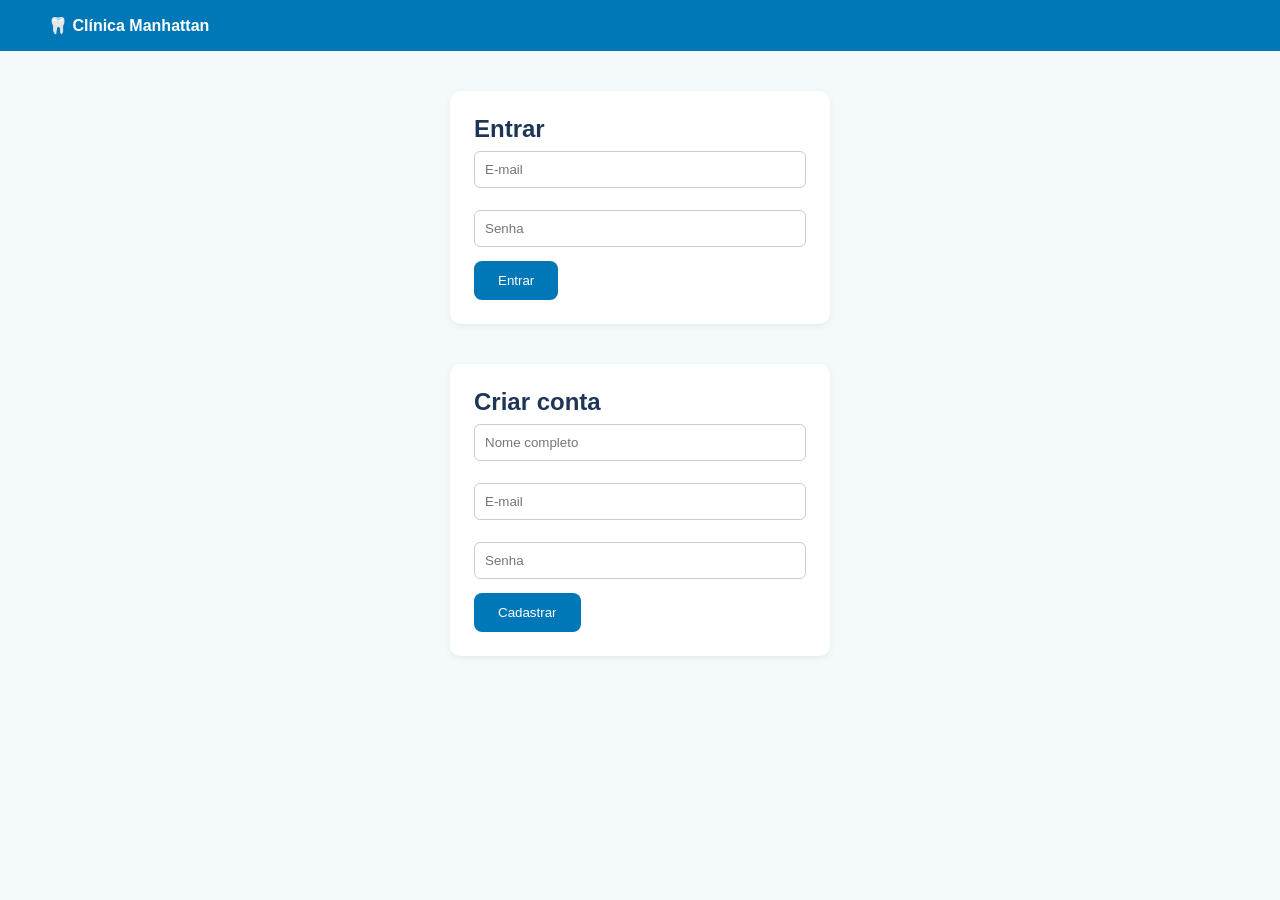
==== login.html @ 0e79b8ac "feat: adiciona telas de login e cadastro com localStorage" ====
<!DOCTYPE html>
<html lang="pt-BR">

<head>
    <meta charset="UTF-8">
    <meta name="viewport" content="width=device-width, initial-scale=1">
    <title>Login - Clínica Manhattan</title>
    <link rel="stylesheet" href="css/style.css">
</head>

<body>
    <header><a href="index.html"><strong>🦷 Clínica Manhattan</strong></a></header>

    <form onsubmit="entrar(event)">
        <h2>Entrar</h2>
        <input id="l-email" type="email" placeholder="E-mail" required>
        <input id="l-senha" type="password" placeholder="Senha" required>
        <button class="btn">Entrar</button>
    </form>

    <form onsubmit="cadastrar(event)">
        <h2>Criar conta</h2>
        <input id="c-nome" type="text" placeholder="Nome completo" required>
        <input id="c-email" type="email" placeholder="E-mail" required>
        <input id="c-senha" type="password" placeholder="Senha" minlength="4" required>
        <button class="btn">Cadastrar</button>
    </form>

    <script src="js/auth.js"></script>
</body>

</html>
---- css/style.css ----
* {
    box-sizing: border-box;
    margin: 0;
    font-family: Arial, sans-serif;
}

body {
    background: #f4f9fb;
    color: #1d3557;
}

header {
    background: #0077b6;
    color: #fff;
    padding: 16px 32px;
    display: flex;
    justify-content: space-between;
    align-items: center;
}

header a {
    color: #fff;
    text-decoration: none;
    margin-left: 16px;
}

.hero {
    text-align: center;
    padding: 80px 20px;
}

.hero h1 {
    font-size: 2.4rem;
    margin-bottom: 12px;
}

.btn {
    display: inline-block;
    background: #0077b6;
    color: #fff;
    border: 0;
    padding: 12px 24px;
    border-radius: 8px;
    cursor: pointer;
    text-decoration: none;
}

.cards {
    display: grid;
    grid-template-columns: repeat(auto-fit, minmax(200px, 1fr));
    gap: 16px;
    padding: 24px 32px;
}

.card {
    background: #fff;
    padding: 20px;
    border-radius: 10px;
    box-shadow: 0 2px 6px #0001;
}

form {
    background: #fff;
    max-width: 380px;
    margin: 40px auto;
    padding: 24px;
    border-radius: 10px;
    box-shadow: 0 2px 6px #0001;
}

form input,
form select {
    width: 100%;
    padding: 10px;
    margin: 8px 0 14px;
    border: 1px solid #ccc;
    border-radius: 6px;
}

table {
    width: 100%;
    background: #fff;
    border-collapse: collapse;
}

th,
td {
    padding: 10px;
    border-bottom: 1px solid #eee;
    text-align: left;
}

.container {
    padding: 24px 32px;
}
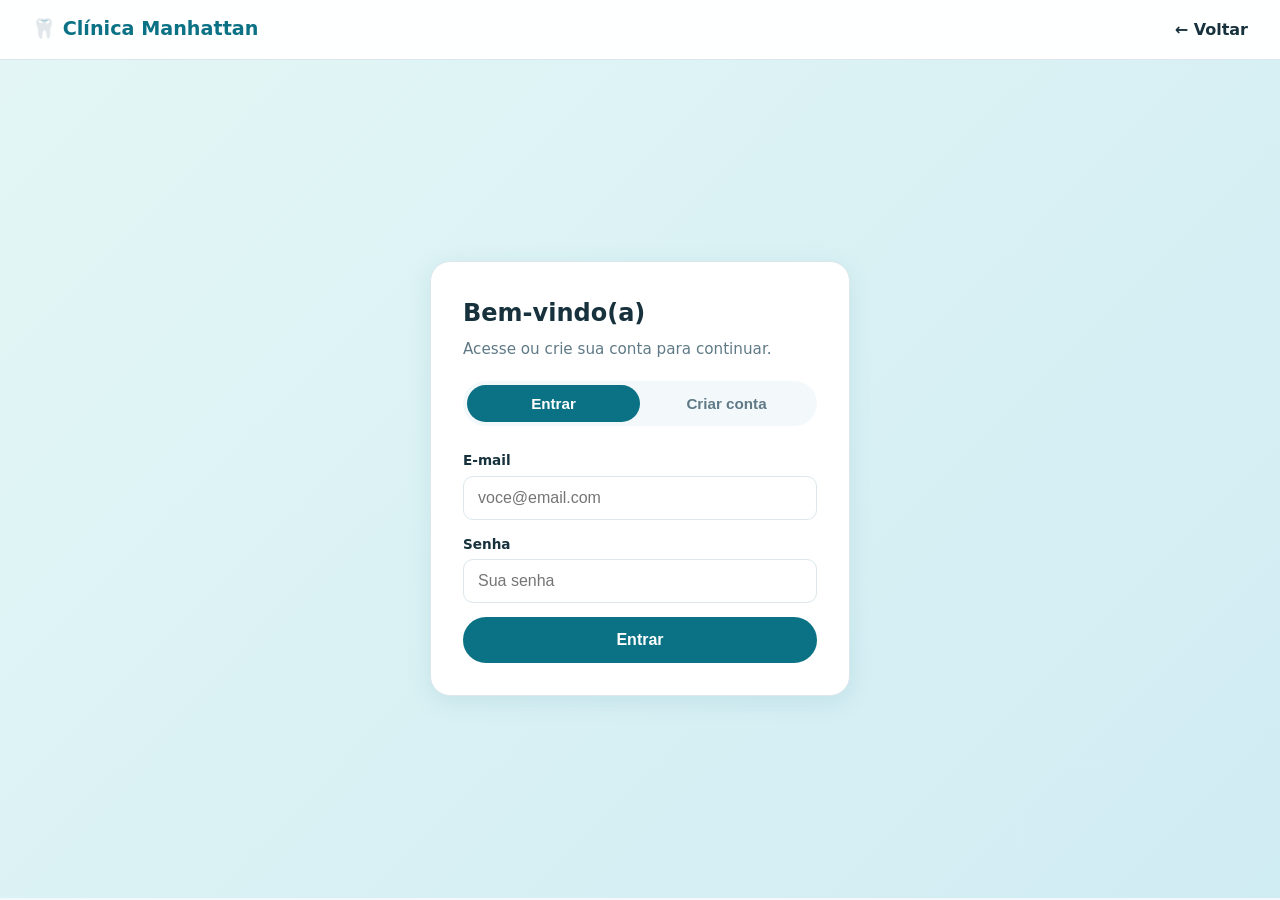
==== commit 623603be: "feat: moderniza tela inicial e login com abas" ====
--- a/login.html
+++ b/login.html
@@ -9,24 +9,51 @@
 </head>
 
 <body>
-    <header><a href="index.html"><strong>🦷 Clínica Manhattan</strong></a></header>
+    <header>
+        <a href="index.html"><strong>🦷 Clínica Manhattan</strong></a>
+        <nav><a href="index.html">← Voltar</a></nav>
+    </header>
 
-    <form onsubmit="entrar(event)">
-        <h2>Entrar</h2>
-        <input id="l-email" type="email" placeholder="E-mail" required>
-        <input id="l-senha" type="password" placeholder="Senha" required>
-        <button class="btn">Entrar</button>
-    </form>
+    <main class="auth-wrap">
+        <div class="auth-box">
+            <h2>Bem-vindo(a)</h2>
+            <p class="sub">Acesse ou crie sua conta para continuar.</p>
 
-    <form onsubmit="cadastrar(event)">
-        <h2>Criar conta</h2>
-        <input id="c-nome" type="text" placeholder="Nome completo" required>
-        <input id="c-email" type="email" placeholder="E-mail" required>
-        <input id="c-senha" type="password" placeholder="Senha" minlength="4" required>
-        <button class="btn">Cadastrar</button>
-    </form>
+            <div class="tabs">
+                <button type="button" id="tab-login" class="ativo" onclick="mostrar('login')">Entrar</button>
+                <button type="button" id="tab-cadastro" onclick="mostrar('cadastro')">Criar conta</button>
+            </div>
+
+            <form id="form-login" onsubmit="entrar(event)">
+                <label for="l-email">E-mail</label>
+                <input id="l-email" type="email" placeholder="voce@email.com" required>
+                <label for="l-senha">Senha</label>
+                <input id="l-senha" type="password" placeholder="Sua senha" required>
+                <button class="btn btn-block">Entrar</button>
+            </form>
+
+            <form id="form-cadastro" class="oculto" onsubmit="cadastrar(event)">
+                <label for="c-nome">Nome completo</label>
+                <input id="c-nome" type="text" placeholder="Seu nome" required>
+                <label for="c-email">E-mail</label>
+                <input id="c-email" type="email" placeholder="voce@email.com" required>
+                <label for="c-senha">Senha</label>
+                <input id="c-senha" type="password" placeholder="Mínimo 4 caracteres" minlength="4" required>
+                <button class="btn btn-block">Cadastrar</button>
+            </form>
+        </div>
+    </main>
 
     <script src="js/auth.js"></script>
+    <script>
+        function mostrar(aba) {
+            const login = aba === 'login';
+            document.getElementById('form-login').classList.toggle('oculto', !login);
+            document.getElementById('form-cadastro').classList.toggle('oculto', login);
+            document.getElementById('tab-login').classList.toggle('ativo', login);
+            document.getElementById('tab-cadastro').classList.toggle('ativo', !login);
+        }
+    </script>
 </body>
 
 </html>
--- a/css/style.css
+++ b/css/style.css
@@ -1,95 +1,463 @@
+:root {
+    --primary: #0b7285;
+    --primary-dark: #095c6b;
+    --accent: #20c997;
+    --bg: #f3f8fa;
+    --text: #17323d;
+    --muted: #5f7a86;
+    --card: #ffffff;
+    --border: #dbe7ec;
+    --danger: #e03131;
+    --radius: 14px;
+    --shadow: 0 6px 24px rgba(11, 114, 133, 0.10);
+}
+
 * {
     box-sizing: border-box;
     margin: 0;
-    font-family: Arial, sans-serif;
+    padding: 0;
+}
+
+html {
+    scroll-behavior: smooth;
 }
 
 body {
-    background: #f4f9fb;
-    color: #1d3557;
-}
-
+    font-family: "Segoe UI", system-ui, -apple-system, Roboto, Arial, sans-serif;
+    background: var(--bg);
+    color: var(--text);
+    line-height: 1.6;
+}
+
+a {
+    color: inherit;
+}
+
+/* ---------- Cabeçalho ---------- */
 header {
-    background: #0077b6;
-    color: #fff;
-    padding: 16px 32px;
+    position: sticky;
+    top: 0;
+    z-index: 10;
+    background: rgba(255, 255, 255, 0.92);
+    backdrop-filter: blur(8px);
+    border-bottom: 1px solid var(--border);
+    padding: 14px 32px;
     display: flex;
     justify-content: space-between;
     align-items: center;
 }
 
+header strong {
+    font-size: 1.2rem;
+    color: var(--primary);
+}
+
 header a {
-    color: #fff;
     text-decoration: none;
-    margin-left: 16px;
-}
-
-.hero {
-    text-align: center;
-    padding: 80px 20px;
-}
-
-.hero h1 {
-    font-size: 2.4rem;
-    margin-bottom: 12px;
-}
-
+}
+
+header nav {
+    display: flex;
+    align-items: center;
+    gap: 18px;
+    font-weight: 600;
+}
+
+header nav a:hover {
+    color: var(--primary);
+}
+
+#usuario {
+    color: var(--muted);
+    font-weight: 500;
+}
+
+/* ---------- Botões ---------- */
 .btn {
     display: inline-block;
-    background: #0077b6;
+    background: var(--primary);
     color: #fff;
-    border: 0;
-    padding: 12px 24px;
-    border-radius: 8px;
+    border: 2px solid var(--primary);
+    padding: 12px 26px;
+    border-radius: 999px;
+    font-size: 1rem;
+    font-weight: 600;
     cursor: pointer;
     text-decoration: none;
+    transition: transform .15s, background .15s, box-shadow .15s;
+}
+
+.btn:hover {
+    background: var(--primary-dark);
+    border-color: var(--primary-dark);
+    transform: translateY(-2px);
+    box-shadow: var(--shadow);
+}
+
+.btn-outline {
+    background: transparent;
+    color: var(--primary);
+}
+
+.btn-outline:hover {
+    color: #fff;
+}
+
+.btn-block {
+    width: 100%;
+}
+
+.btn-sm {
+    padding: 6px 14px;
+    font-size: .85rem;
+}
+
+/* ---------- Tela inicial ---------- */
+.hero {
+    text-align: center;
+    padding: 96px 20px 88px;
+    background: linear-gradient(135deg, #e3f6f5 0%, #d0ecf3 55%, #f3f8fa 100%);
+}
+
+.hero .selo {
+    display: inline-block;
+    background: #fff;
+    color: var(--primary);
+    padding: 6px 16px;
+    border-radius: 999px;
+    font-size: .85rem;
+    font-weight: 600;
+    box-shadow: var(--shadow);
+    margin-bottom: 20px;
+}
+
+.hero h1 {
+    font-size: clamp(2rem, 5vw, 3.2rem);
+    line-height: 1.15;
+    max-width: 760px;
+    margin: 0 auto 16px;
+}
+
+.hero h1 span {
+    color: var(--primary);
+}
+
+.hero p {
+    color: var(--muted);
+    font-size: 1.1rem;
+    max-width: 560px;
+    margin: 0 auto 32px;
+}
+
+.hero .acoes {
+    display: flex;
+    gap: 12px;
+    justify-content: center;
+    flex-wrap: wrap;
+}
+
+.secao {
+    padding: 64px 32px;
+    max-width: 1100px;
+    margin: 0 auto;
+}
+
+.secao h2 {
+    text-align: center;
+    font-size: 1.8rem;
+    margin-bottom: 8px;
+}
+
+.secao .sub {
+    text-align: center;
+    color: var(--muted);
+    margin-bottom: 36px;
 }
 
 .cards {
+    display: grid;
+    grid-template-columns: repeat(auto-fit, minmax(220px, 1fr));
+    gap: 20px;
+}
+
+.card {
+    background: var(--card);
+    padding: 24px;
+    border-radius: var(--radius);
+    border: 1px solid var(--border);
+    box-shadow: var(--shadow);
+    transition: transform .2s;
+}
+
+.card:hover {
+    transform: translateY(-4px);
+}
+
+.card .icone {
+    font-size: 2rem;
+    display: block;
+    margin-bottom: 10px;
+}
+
+.card h3 {
+    margin-bottom: 6px;
+}
+
+.card p {
+    color: var(--muted);
+    font-size: .95rem;
+}
+
+.cta {
+    background: linear-gradient(135deg, var(--primary), #0c8599);
+    color: #fff;
+    text-align: center;
+    padding: 56px 20px;
+    margin: 0 32px 64px;
+    border-radius: 24px;
+}
+
+.cta h2 {
+    margin-bottom: 10px;
+}
+
+.cta p {
+    margin-bottom: 22px;
+    opacity: .9;
+}
+
+.cta .btn {
+    background: #fff;
+    color: var(--primary);
+    border-color: #fff;
+}
+
+footer {
+    text-align: center;
+    color: var(--muted);
+    padding: 28px 20px;
+    border-top: 1px solid var(--border);
+    font-size: .9rem;
+}
+
+/* ---------- Login ---------- */
+.auth-wrap {
+    min-height: calc(100vh - 62px);
+    display: flex;
+    align-items: center;
+    justify-content: center;
+    padding: 32px 16px;
+    background: linear-gradient(135deg, #e3f6f5, #d0ecf3);
+}
+
+.auth-box {
+    width: 100%;
+    max-width: 420px;
+    background: var(--card);
+    border-radius: 20px;
+    box-shadow: var(--shadow);
+    padding: 32px;
+    border: 1px solid var(--border);
+}
+
+.auth-box h2 {
+    margin-bottom: 4px;
+}
+
+.auth-box .sub {
+    color: var(--muted);
+    margin-bottom: 20px;
+    font-size: .95rem;
+}
+
+.tabs {
+    display: flex;
+    background: var(--bg);
+    border-radius: 999px;
+    padding: 4px;
+    margin-bottom: 24px;
+}
+
+.tabs button {
+    flex: 1;
+    border: 0;
+    background: transparent;
+    padding: 10px;
+    border-radius: 999px;
+    font-weight: 600;
+    cursor: pointer;
+    color: var(--muted);
+    font-size: .95rem;
+}
+
+.tabs button.ativo {
+    background: var(--primary);
+    color: #fff;
+}
+
+.oculto {
+    display: none;
+}
+
+/* ---------- Formulários ---------- */
+form label {
+    display: block;
+    font-size: .85rem;
+    font-weight: 600;
+    margin-bottom: 4px;
+}
+
+form input,
+form select {
+    width: 100%;
+    padding: 12px 14px;
+    margin-bottom: 14px;
+    border: 1px solid var(--border);
+    border-radius: 10px;
+    font-size: 1rem;
+    background: #fff;
+    color: var(--text);
+}
+
+form input:focus,
+form select:focus {
+    outline: none;
+    border-color: var(--primary);
+    box-shadow: 0 0 0 3px rgba(11, 114, 133, 0.15);
+}
+
+/* ---------- Painel ---------- */
+.container {
+    max-width: 1100px;
+    margin: 0 auto;
+    padding: 32px 24px 64px;
+}
+
+.container h1 {
+    margin-bottom: 4px;
+}
+
+.container .sub {
+    color: var(--muted);
+    margin-bottom: 24px;
+}
+
+.stats {
     display: grid;
     grid-template-columns: repeat(auto-fit, minmax(200px, 1fr));
     gap: 16px;
-    padding: 24px 32px;
-}
-
-.card {
-    background: #fff;
+    margin-bottom: 32px;
+}
+
+.stat {
+    background: var(--card);
+    border-radius: var(--radius);
     padding: 20px;
-    border-radius: 10px;
-    box-shadow: 0 2px 6px #0001;
-}
-
-form {
-    background: #fff;
-    max-width: 380px;
-    margin: 40px auto;
+    border: 1px solid var(--border);
+    border-left: 5px solid var(--primary);
+    box-shadow: var(--shadow);
+}
+
+.stat:nth-child(2) {
+    border-left-color: var(--accent);
+}
+
+.stat:nth-child(3) {
+    border-left-color: #f59f00;
+}
+
+.stat strong {
+    display: block;
+    font-size: 2rem;
+    line-height: 1.2;
+}
+
+.stat span {
+    color: var(--muted);
+    font-size: .9rem;
+}
+
+.grid-2 {
+    display: grid;
+    grid-template-columns: repeat(auto-fit, minmax(300px, 1fr));
+    gap: 20px;
+    margin-bottom: 32px;
+}
+
+.painel {
+    background: var(--card);
+    border-radius: var(--radius);
     padding: 24px;
-    border-radius: 10px;
-    box-shadow: 0 2px 6px #0001;
-}
-
-form input,
-form select {
-    width: 100%;
-    padding: 10px;
-    margin: 8px 0 14px;
-    border: 1px solid #ccc;
-    border-radius: 6px;
+    border: 1px solid var(--border);
+    box-shadow: var(--shadow);
+}
+
+.painel h2 {
+    font-size: 1.15rem;
+    margin-bottom: 16px;
+}
+
+.painel form {
+    margin: 0;
+    padding: 0;
+    box-shadow: none;
+    max-width: none;
+    background: none;
+}
+
+.tabela-wrap {
+    overflow-x: auto;
 }
 
 table {
     width: 100%;
-    background: #fff;
     border-collapse: collapse;
 }
 
-th,
+th {
+    text-align: left;
+    font-size: .8rem;
+    text-transform: uppercase;
+    letter-spacing: .04em;
+    color: var(--muted);
+    padding: 10px 12px;
+    border-bottom: 2px solid var(--border);
+}
+
 td {
-    padding: 10px;
-    border-bottom: 1px solid #eee;
-    text-align: left;
-}
-
-.container {
-    padding: 24px 32px;
+    padding: 12px;
+    border-bottom: 1px solid var(--border);
+}
+
+tbody tr:hover {
+    background: #f7fbfc;
+}
+
+.vazio {
+    text-align: center;
+    color: var(--muted);
+    padding: 24px;
+}
+
+/* ---------- Responsivo ---------- */
+@media (max-width: 600px) {
+    header {
+        padding: 12px 16px;
+    }
+
+    .hero {
+        padding: 64px 16px;
+    }
+
+    .secao {
+        padding: 48px 16px;
+    }
+
+    .cta {
+        margin: 0 16px 48px;
+    }
+
+    .container {
+        padding: 20px 16px 48px;
+    }
 }
